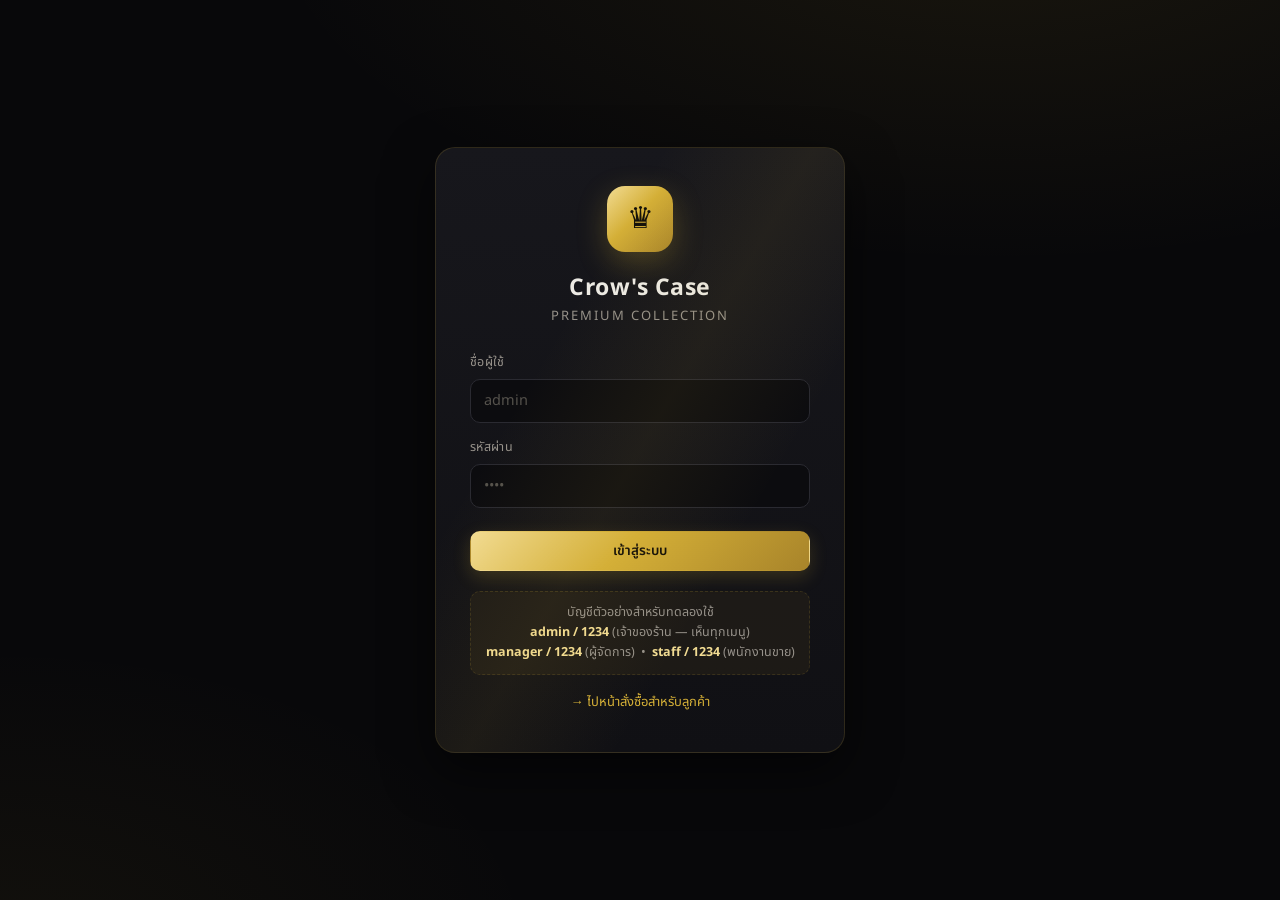
==== index.html @ ed2ff8fb "ระบบจัดการการขาย Crow's Case (ธีมดำ-ทอง) เว็บแอป static ครบวงจร ทำงานบน localStorage ไม่ต้องติดตั้งเ" ====
<!DOCTYPE html>
<html lang="th">
<head>
<meta charset="utf-8">
<meta name="viewport" content="width=device-width,initial-scale=1">
<title>Crow's Case • ระบบจัดการการขาย</title>
<link rel="preconnect" href="https://fonts.googleapis.com">
<link rel="preconnect" href="https://fonts.gstatic.com" crossorigin>
<link href="https://fonts.googleapis.com/css2?family=Noto+Sans+Thai:wght@400;500;600;700;800&display=swap" rel="stylesheet">
<link rel="stylesheet" href="assets/css/style.css">
<link rel="icon" href="data:image/svg+xml,<svg xmlns='http://www.w3.org/2000/svg' viewBox='0 0 32 32'><text y='26' font-size='26'>👑</text></svg>">
</head>
<body>

<!-- ============ หน้าเข้าสู่ระบบ ============ -->
<div class="login-wrap" id="login" style="display:none">
  <div class="login-card">
    <div class="login-logo" data-shoplogo>♛</div>
    <h1 data-shopname>Crow's Case</h1>
    <div class="sub" data-tagline>PREMIUM COLLECTION</div>
    <form id="loginForm">
      <div class="field">
        <label>ชื่อผู้ใช้</label>
        <input class="input" id="lgUser" autocomplete="username" placeholder="admin" required>
      </div>
      <div class="field">
        <label>รหัสผ่าน</label>
        <input class="input" id="lgPass" type="password" autocomplete="current-password" placeholder="••••" required>
      </div>
      <button class="btn btn-gold btn-block" type="submit" style="margin-top:8px">เข้าสู่ระบบ</button>
    </form>
    <div class="hint-box">
      บัญชีตัวอย่างสำหรับทดลองใช้<br>
      <b style="color:var(--gold-lt)">admin / 1234</b> (เจ้าของร้าน — เห็นทุกเมนู)<br>
      <b style="color:var(--gold-lt)">manager / 1234</b> (ผู้จัดการ) &nbsp;•&nbsp;
      <b style="color:var(--gold-lt)">staff / 1234</b> (พนักงานขาย)
    </div>
    <div style="text-align:center;margin-top:16px">
      <a href="order.html" style="font-size:13px">→ ไปหน้าสั่งซื้อสำหรับลูกค้า</a>
    </div>
  </div>
</div>

<!-- ============ แอปหลัง ============ -->
<div class="app" id="app">

  <aside class="sidebar" id="sidebar">
    <div class="brand">
      <div class="brand-logo" data-shoplogo>♛</div>
      <div style="min-width:0">
        <div class="brand-name" data-shopname>Crow's Case</div>
        <div class="brand-sub">MANAGEMENT</div>
      </div>
    </div>
    <nav class="nav" id="nav"></nav>
    <div class="side-foot">
      <div class="user-chip">
        <span class="avatar" id="meAvatar">A</span>
        <div style="min-width:0;flex:1">
          <div class="nm" id="meName">—</div>
          <div class="rl" id="meRole">—</div>
        </div>
        <button class="btn btn-sm btn-ghost" id="btnLogout" title="ออกจากระบบ">⏻</button>
      </div>
    </div>
  </aside>

  <main class="main">
    <header class="topbar">
      <button class="btn btn-icon menu-toggle" id="menuToggle">☰</button>
      <div>
        <h2 id="pageTitle">ภาพรวม</h2>
        <div class="crumb" id="pageCrumb"></div>
      </div>
      <div class="top-actions">
        <span class="clock" id="clock"></span>
        <button class="btn btn-sm" id="btnShop">🛍 หน้าร้านออนไลน์</button>
      </div>
    </header>
    <div class="content" id="content"></div>
  </main>
</div>

<div class="overlay" id="overlay"></div>
<div class="toasts" id="toasts"></div>

<script src="assets/js/store.js"></script>
<script src="assets/js/ui.js"></script>
<script src="assets/js/views-sales.js"></script>
<script src="assets/js/views-manage.js"></script>
<script src="assets/js/app.js"></script>
</body>
</html>
---- assets/css/style.css ----
/* ============================================================
   CROWS CASE — Premium Black & Gold POS / Dashboard
   ============================================================ */

:root{
  --bg:#08080a;
  --bg-2:#0e0e11;
  --panel:#141418;
  --panel-2:#1b1b21;
  --panel-3:#232329;
  --line:rgba(212,175,55,.16);
  --line-soft:rgba(255,255,255,.06);
  --gold:#d4af37;
  --gold-lt:#f2dc93;
  --gold-dk:#8a6f22;
  --text:#eceae4;
  --muted:#96918a;
  --muted-2:#6b6760;
  --ok:#4fbf82;
  --warn:#e0a33a;
  --danger:#e0574f;
  --info:#6aa5e0;
  --radius:14px;
  --radius-sm:10px;
  --shadow:0 18px 50px rgba(0,0,0,.55);
  --grad-gold:linear-gradient(135deg,#f2dc93 0%,#d4af37 45%,#a8842a 100%);
  --sidebar-w:256px;
}

*{box-sizing:border-box;margin:0;padding:0}
html,body{height:100%}
body{
  background:
    radial-gradient(1200px 600px at 78% -12%,rgba(212,175,55,.09),transparent 62%),
    radial-gradient(900px 500px at 0% 105%,rgba(212,175,55,.05),transparent 60%),
    var(--bg);
  color:var(--text);
  font-family:"Noto Sans Thai","Prompt",-apple-system,"Segoe UI",sans-serif;
  font-size:14.5px;
  line-height:1.6;
  -webkit-font-smoothing:antialiased;
}
::selection{background:rgba(212,175,55,.3)}
::-webkit-scrollbar{width:10px;height:10px}
::-webkit-scrollbar-track{background:transparent}
::-webkit-scrollbar-thumb{background:#2a2a31;border-radius:20px;border:2px solid transparent;background-clip:padding-box}
::-webkit-scrollbar-thumb:hover{background:#3b3b45;background-clip:padding-box}

a{color:var(--gold);text-decoration:none}
button,input,select,textarea{font-family:inherit;font-size:inherit;color:inherit}
.gold-text{background:var(--grad-gold);-webkit-background-clip:text;background-clip:text;color:transparent}

/* ---------- Login ---------- */
.login-wrap{min-height:100vh;display:grid;place-items:center;padding:24px}
.login-card{
  width:100%;max-width:410px;background:linear-gradient(180deg,#17171c,#101014);
  border:1px solid var(--line);border-radius:20px;padding:38px 34px;box-shadow:var(--shadow);
  position:relative;overflow:hidden;
}
.login-card::before{content:"";position:absolute;inset:0;background:linear-gradient(120deg,transparent 30%,rgba(212,175,55,.07),transparent 70%);pointer-events:none}
.login-logo{width:66px;height:66px;border-radius:18px;background:var(--grad-gold);display:grid;place-items:center;
  font-size:30px;margin:0 auto 18px;box-shadow:0 10px 30px rgba(212,175,55,.28);color:#14110a}
.login-card h1{text-align:center;font-size:23px;letter-spacing:.5px;font-weight:700}
.login-card .sub{text-align:center;color:var(--muted);font-size:13px;margin-bottom:26px;letter-spacing:2px;text-transform:uppercase}
.hint-box{margin-top:20px;padding:11px 14px;border-radius:var(--radius-sm);background:rgba(212,175,55,.06);
  border:1px dashed var(--line);font-size:12.5px;color:var(--muted);text-align:center}

/* ---------- Form ---------- */
.field{margin-bottom:15px}
.field label{display:block;font-size:12.5px;color:var(--muted);margin-bottom:6px;letter-spacing:.3px}
.field label .req{color:var(--gold)}
.input,select.input,textarea.input{
  width:100%;background:#0c0c0f;border:1px solid #2a2a31;border-radius:var(--radius-sm);
  padding:10px 13px;outline:none;transition:.18s;
}
.input:focus{border-color:var(--gold);box-shadow:0 0 0 3px rgba(212,175,55,.13)}
.input::placeholder{color:#55524c}
textarea.input{resize:vertical;min-height:78px}
select.input{cursor:pointer;appearance:none;
  background-image:url("data:image/svg+xml;utf8,<svg xmlns='http://www.w3.org/2000/svg' width='12' height='12' viewBox='0 0 12 12'><path d='M2 4l4 4 4-4' stroke='%23d4af37' stroke-width='1.6' fill='none' stroke-linecap='round'/></svg>");
  background-repeat:no-repeat;background-position:right 12px center;padding-right:32px}
.row{display:flex;gap:12px;flex-wrap:wrap}
.row > *{flex:1;min-width:150px}

/* ---------- Buttons ---------- */
.btn{
  display:inline-flex;align-items:center;justify-content:center;gap:7px;
  padding:9px 17px;border-radius:var(--radius-sm);border:1px solid #2f2f37;background:var(--panel-2);
  cursor:pointer;font-weight:600;font-size:13.5px;transition:.16s;white-space:nowrap;
}
.btn:hover{border-color:var(--gold-dk);background:var(--panel-3);transform:translateY(-1px)}
.btn:active{transform:translateY(0)}
.btn-gold{background:var(--grad-gold);color:#141008;border-color:transparent;box-shadow:0 6px 18px rgba(212,175,55,.2)}
.btn-gold:hover{filter:brightness(1.08);box-shadow:0 8px 24px rgba(212,175,55,.3)}
.btn-ghost{background:transparent}
.btn-danger{color:#ffb4ae;border-color:rgba(224,87,79,.35);background:rgba(224,87,79,.09)}
.btn-danger:hover{background:rgba(224,87,79,.18);border-color:var(--danger)}
.btn-sm{padding:5px 11px;font-size:12.5px;border-radius:8px}
.btn-block{width:100%}
.btn:disabled{opacity:.42;cursor:not-allowed;transform:none}
.btn-icon{padding:7px 9px}

/* ---------- Layout ---------- */
.app{display:none;min-height:100vh}
.app.active{display:block}
.sidebar{
  position:fixed;inset:0 auto 0 0;width:var(--sidebar-w);z-index:60;
  background:linear-gradient(180deg,#101014,#0a0a0d);border-right:1px solid var(--line);
  display:flex;flex-direction:column;transition:transform .25s;
}
.brand{padding:22px 20px 18px;border-bottom:1px solid var(--line-soft);display:flex;gap:12px;align-items:center}
.brand-logo{width:42px;height:42px;border-radius:12px;background:var(--grad-gold);display:grid;place-items:center;
  font-size:20px;color:#14110a;flex-shrink:0;box-shadow:0 6px 18px rgba(212,175,55,.25)}
.brand-name{font-weight:700;font-size:15.5px;letter-spacing:.3px;line-height:1.25}
.brand-sub{font-size:10.5px;color:var(--muted-2);letter-spacing:2.4px;text-transform:uppercase}
.nav{flex:1;overflow-y:auto;padding:14px 12px}
.nav-label{font-size:10.5px;color:var(--muted-2);letter-spacing:1.8px;padding:14px 10px 7px;text-transform:uppercase}
.nav-item{
  display:flex;align-items:center;gap:11px;padding:10px 12px;border-radius:var(--radius-sm);
  color:var(--muted);cursor:pointer;transition:.15s;margin-bottom:3px;font-weight:500;position:relative;
}
.nav-item:hover{background:rgba(212,175,55,.07);color:var(--text)}
.nav-item.active{background:linear-gradient(90deg,rgba(212,175,55,.17),rgba(212,175,55,.03));color:var(--gold-lt)}
.nav-item.active::before{content:"";position:absolute;left:0;top:9px;bottom:9px;width:3px;border-radius:0 3px 3px 0;background:var(--grad-gold)}
.nav-ico{width:20px;text-align:center;font-size:16px;flex-shrink:0}
.nav-badge{margin-left:auto;background:var(--danger);color:#fff;font-size:10.5px;font-weight:700;
  padding:1px 7px;border-radius:20px;min-width:20px;text-align:center}
.side-foot{padding:14px;border-top:1px solid var(--line-soft)}
.user-chip{display:flex;align-items:center;gap:10px;padding:9px;border-radius:var(--radius-sm);background:var(--panel);border:1px solid var(--line-soft)}
.avatar{width:34px;height:34px;border-radius:10px;background:var(--grad-gold);color:#14110a;display:grid;place-items:center;font-weight:700;flex-shrink:0}
.user-chip .nm{font-size:13px;font-weight:600;line-height:1.2;white-space:nowrap;overflow:hidden;text-overflow:ellipsis}
.user-chip .rl{font-size:11px;color:var(--gold);line-height:1.3}

.main{margin-left:var(--sidebar-w);min-height:100vh;display:flex;flex-direction:column}
.topbar{
  position:sticky;top:0;z-index:40;display:flex;align-items:center;gap:14px;padding:14px 26px;
  background:rgba(10,10,13,.82);backdrop-filter:blur(14px);border-bottom:1px solid var(--line-soft);
}
.topbar h2{font-size:19px;font-weight:700;letter-spacing:.2px}
.topbar .crumb{font-size:12px;color:var(--muted-2)}
.top-actions{margin-left:auto;display:flex;gap:9px;align-items:center;flex-wrap:wrap}
.clock{font-size:12.5px;color:var(--muted);font-variant-numeric:tabular-nums}
.content{padding:24px 26px 60px;flex:1}
.menu-toggle{display:none}

/* ---------- Cards / grid ---------- */
.card{background:linear-gradient(180deg,var(--panel),#101013);border:1px solid var(--line-soft);
  border-radius:var(--radius);padding:20px;position:relative}
.card.gold-edge{border-color:var(--line)}
.card-head{display:flex;align-items:center;gap:10px;margin-bottom:16px}
.card-head h3{font-size:15px;font-weight:700}
.card-head .sp{margin-left:auto;display:flex;gap:8px;align-items:center}
.grid{display:grid;gap:16px}
.g-4{grid-template-columns:repeat(4,1fr)}
.g-3{grid-template-columns:repeat(3,1fr)}
.g-2{grid-template-columns:repeat(2,1fr)}
.g-32{grid-template-columns:2fr 1fr}
.g-23{grid-template-columns:1fr 2fr}
.mb16{margin-bottom:16px}
.mt16{margin-top:16px}

/* KPI */
.kpi{background:linear-gradient(160deg,#17171d,#0f0f13);border:1px solid var(--line-soft);
  border-radius:var(--radius);padding:18px;position:relative;overflow:hidden}
.kpi::after{content:"";position:absolute;right:-30px;top:-30px;width:110px;height:110px;border-radius:50%;
  background:radial-gradient(circle,rgba(212,175,55,.12),transparent 70%)}
.kpi .lbl{font-size:12px;color:var(--muted);display:flex;align-items:center;gap:7px;margin-bottom:9px}
.kpi .val{font-size:26px;font-weight:700;letter-spacing:-.4px;font-variant-numeric:tabular-nums}
.kpi .val.gold{background:var(--grad-gold);-webkit-background-clip:text;background-clip:text;color:transparent}
.kpi .delta{font-size:11.5px;margin-top:6px;color:var(--muted)}
.up{color:var(--ok)}.down{color:var(--danger)}

/* ---------- Table ---------- */
.tbl-wrap{overflow-x:auto;border-radius:var(--radius-sm);border:1px solid var(--line-soft)}
table{width:100%;border-collapse:collapse;font-size:13.5px;min-width:640px}
th{background:#131318;text-align:left;padding:11px 14px;font-size:11.5px;letter-spacing:1px;color:var(--muted);
  text-transform:uppercase;font-weight:600;border-bottom:1px solid var(--line-soft);white-space:nowrap}
td{padding:11px 14px;border-bottom:1px solid rgba(255,255,255,.04);vertical-align:middle}
tbody tr:last-child td{border-bottom:none}
tbody tr:hover{background:rgba(212,175,55,.045)}
.num{text-align:right;font-variant-numeric:tabular-nums}
.empty{text-align:center;padding:44px 16px;color:var(--muted-2)}
.empty .ico{font-size:38px;opacity:.5;display:block;margin-bottom:10px}

/* ---------- Badges / pills ---------- */
.badge{display:inline-flex;align-items:center;gap:5px;padding:2.5px 10px;border-radius:20px;font-size:11.5px;font-weight:600;
  border:1px solid transparent;white-space:nowrap}
.b-gold{background:rgba(212,175,55,.13);color:var(--gold-lt);border-color:rgba(212,175,55,.3)}
.b-ok{background:rgba(79,191,130,.13);color:#8fe0b3;border-color:rgba(79,191,130,.3)}
.b-warn{background:rgba(224,163,58,.13);color:#f0c880;border-color:rgba(224,163,58,.3)}
.b-danger{background:rgba(224,87,79,.13);color:#ffa79f;border-color:rgba(224,87,79,.3)}
.b-info{background:rgba(106,165,224,.13);color:#a9cdf2;border-color:rgba(106,165,224,.3)}
.b-mute{background:rgba(255,255,255,.05);color:var(--muted);border-color:rgba(255,255,255,.08)}
.dot{width:7px;height:7px;border-radius:50%;background:currentColor;display:inline-block}

.toolbar{display:flex;gap:10px;flex-wrap:wrap;align-items:center;margin-bottom:16px}
.toolbar .input{width:auto;min-width:150px}
.toolbar .grow{flex:1;min-width:180px}
.chip-row{display:flex;gap:8px;flex-wrap:wrap}
.chip{padding:6px 13px;border-radius:20px;border:1px solid #2b2b33;background:var(--panel-2);cursor:pointer;
  font-size:12.5px;transition:.15s;white-space:nowrap}
.chip:hover{border-color:var(--gold-dk)}
.chip.active{background:rgba(212,175,55,.15);border-color:var(--gold);color:var(--gold-lt);font-weight:600}

/* ---------- POS ---------- */
.pos{display:grid;grid-template-columns:1fr 380px;gap:16px;align-items:start}
.prod-grid{display:grid;grid-template-columns:repeat(auto-fill,minmax(148px,1fr));gap:12px}
.prod{background:linear-gradient(180deg,#17171d,#0f0f13);border:1px solid var(--line-soft);border-radius:var(--radius-sm);
  overflow:hidden;cursor:pointer;transition:.16s;position:relative}
.prod:hover{border-color:var(--gold);transform:translateY(-3px);box-shadow:0 12px 28px rgba(0,0,0,.5)}
.prod.out{opacity:.42;cursor:not-allowed}
.prod.out:hover{transform:none;border-color:var(--line-soft)}
.prod-img{height:96px;display:grid;place-items:center;font-size:40px;background:radial-gradient(circle at 50% 35%,#22222a,#131317);overflow:hidden}
.prod-img img{width:100%;height:100%;object-fit:cover}
.prod-body{padding:9px 11px 11px}
.prod-nm{font-size:12.8px;font-weight:600;line-height:1.35;height:34px;overflow:hidden}
.prod-meta{display:flex;justify-content:space-between;align-items:center;margin-top:6px}
.prod-price{color:var(--gold-lt);font-weight:700;font-size:13.5px}
.prod-qty{font-size:11px;color:var(--muted-2)}
.tag-out{position:absolute;top:8px;right:8px}

.cart{position:sticky;top:82px;background:linear-gradient(180deg,var(--panel),#101013);
  border:1px solid var(--line);border-radius:var(--radius);display:flex;flex-direction:column;max-height:calc(100vh - 108px)}
.cart-head{padding:15px 17px;border-bottom:1px solid var(--line-soft);display:flex;align-items:center;gap:9px}
.cart-items{flex:1;overflow-y:auto;padding:11px 13px;min-height:120px}
.ci{display:flex;gap:10px;padding:9px;border-radius:var(--radius-sm);background:var(--panel-2);margin-bottom:8px;align-items:center}
.ci-ico{width:38px;height:38px;border-radius:9px;background:#22222a;display:grid;place-items:center;font-size:19px;flex-shrink:0;overflow:hidden}
.ci-ico img{width:100%;height:100%;object-fit:cover}
.ci-nm{font-size:12.8px;font-weight:600;line-height:1.3}
.ci-pr{font-size:11.5px;color:var(--muted)}
.qty-ctl{display:flex;align-items:center;gap:4px;margin-left:auto}
.qbtn{width:25px;height:25px;border-radius:7px;border:1px solid #33333c;background:#1e1e24;cursor:pointer;
  display:grid;place-items:center;font-weight:700;font-size:14px;line-height:1;transition:.14s}
.qbtn:hover{border-color:var(--gold);color:var(--gold)}
.qn{width:30px;text-align:center;font-weight:700;font-variant-numeric:tabular-nums;font-size:13px}
.cart-foot{padding:15px 17px;border-top:1px solid var(--line-soft);background:#0d0d10;border-radius:0 0 var(--radius) var(--radius)}
.sumline{display:flex;justify-content:space-between;font-size:13px;margin-bottom:7px;color:var(--muted)}
.sumline.total{font-size:19px;font-weight:700;color:var(--text);padding-top:10px;border-top:1px dashed var(--line);margin-top:10px}
.sumline.total b{background:var(--grad-gold);-webkit-background-clip:text;background-clip:text;color:transparent}

/* ---------- Modal ---------- */
.overlay{position:fixed;inset:0;background:rgba(3,3,5,.78);backdrop-filter:blur(5px);z-index:200;
  display:none;align-items:flex-start;justify-content:center;padding:40px 20px;overflow-y:auto}
.overlay.open{display:flex}
.modal{width:100%;max-width:560px;background:linear-gradient(180deg,#17171c,#0f0f13);border:1px solid var(--line);
  border-radius:18px;box-shadow:var(--shadow);animation:pop .2s ease-out}
.modal.wide{max-width:820px}
@keyframes pop{from{opacity:0;transform:translateY(-12px) scale(.98)}to{opacity:1;transform:none}}
.modal-head{padding:18px 22px;border-bottom:1px solid var(--line-soft);display:flex;align-items:center;gap:10px}
.modal-head h3{font-size:16.5px;font-weight:700}
.modal-body{padding:22px}
.modal-foot{padding:15px 22px;border-top:1px solid var(--line-soft);display:flex;gap:10px;justify-content:flex-end}
.x-btn{margin-left:auto;width:30px;height:30px;border-radius:9px;border:1px solid #2f2f37;background:transparent;
  cursor:pointer;color:var(--muted);font-size:16px;line-height:1}
.x-btn:hover{color:var(--danger);border-color:var(--danger)}

/* ---------- Toast ---------- */
.toasts{position:fixed;bottom:22px;right:22px;z-index:400;display:flex;flex-direction:column;gap:10px}
.toast{background:linear-gradient(135deg,#1c1c22,#131317);border:1px solid var(--line);border-left:3px solid var(--gold);
  padding:12px 17px;border-radius:var(--radius-sm);box-shadow:var(--shadow);font-size:13.5px;min-width:250px;
  animation:slidein .25s ease-out;display:flex;gap:10px;align-items:center}
.toast.ok{border-left-color:var(--ok)}.toast.err{border-left-color:var(--danger)}.toast.warn{border-left-color:var(--warn)}
@keyframes slidein{from{opacity:0;transform:translateX(40px)}to{opacity:1;transform:none}}

/* ---------- Chart ---------- */
.chart{width:100%;height:230px}
.bar{fill:url(#goldgrad);transition:.2s;cursor:pointer}
.bar:hover{fill:#f2dc93}
.axis-l{fill:#6b6760;font-size:10px}
.legend{display:flex;gap:16px;flex-wrap:wrap;font-size:12px;color:var(--muted);margin-top:10px}
.legend i{width:10px;height:10px;border-radius:3px;display:inline-block;margin-right:6px}

.rank{display:flex;align-items:center;gap:12px;padding:10px 0;border-bottom:1px solid rgba(255,255,255,.04)}
.rank:last-child{border-bottom:none}
.rank-no{width:26px;height:26px;border-radius:8px;display:grid;place-items:center;font-size:12px;font-weight:700;
  background:var(--panel-3);color:var(--muted);flex-shrink:0}
.rank:nth-child(1) .rank-no{background:var(--grad-gold);color:#14110a}
.rank-bar{height:5px;border-radius:4px;background:var(--panel-3);margin-top:5px;overflow:hidden}
.rank-bar i{display:block;height:100%;background:var(--grad-gold);border-radius:4px}

/* ---------- Misc ---------- */
.perm-grid{display:grid;grid-template-columns:repeat(2,1fr);gap:9px}
.perm{display:flex;align-items:flex-start;gap:9px;padding:10px 12px;border-radius:var(--radius-sm);
  background:var(--panel-2);border:1px solid var(--line-soft);cursor:pointer;transition:.15s}
.perm:hover{border-color:var(--gold-dk)}
.perm input{margin-top:3px;accent-color:#d4af37;cursor:pointer;flex-shrink:0}
.perm .t{font-size:13px;font-weight:600;line-height:1.3}
.perm .d{font-size:11.5px;color:var(--muted-2);line-height:1.4}
.divider{height:1px;background:var(--line-soft);margin:18px 0}
.sec-title{font-size:12px;letter-spacing:1.5px;color:var(--gold);text-transform:uppercase;font-weight:700;margin-bottom:12px}
.hint{font-size:12px;color:var(--muted-2);margin-top:5px;line-height:1.5}
.tip{display:flex;gap:11px;padding:12px 14px;border-radius:var(--radius-sm);background:rgba(212,175,55,.055);
  border:1px solid var(--line);font-size:12.8px;color:var(--muted);line-height:1.6}
.tip b{color:var(--gold-lt)}
.tip .i{font-size:17px;flex-shrink:0}
.stack{display:flex;flex-direction:column;gap:10px}
.thumb{width:40px;height:40px;border-radius:9px;background:#22222a;display:grid;place-items:center;font-size:20px;overflow:hidden;flex-shrink:0}
.thumb img{width:100%;height:100%;object-fit:cover}
.flex{display:flex;align-items:center;gap:10px}
.receipt{font-family:"Courier New",monospace;background:#0b0b0e;border:1px dashed var(--line);border-radius:var(--radius-sm);padding:18px;font-size:12.5px}
.receipt .c{text-align:center}
.receipt hr{border:none;border-top:1px dashed #333;margin:9px 0}
.switch{position:relative;width:42px;height:23px;flex-shrink:0}
.switch input{opacity:0;width:0;height:0}
.slider{position:absolute;inset:0;background:#2c2c34;border-radius:20px;cursor:pointer;transition:.2s}
.slider::before{content:"";position:absolute;width:17px;height:17px;left:3px;top:3px;background:#7a7670;border-radius:50%;transition:.2s}
.switch input:checked + .slider{background:rgba(212,175,55,.3)}
.switch input:checked + .slider::before{transform:translateX(19px);background:var(--gold)}

/* ---------- Public shop page ---------- */
.shop-nav{position:sticky;top:0;z-index:50;background:rgba(8,8,10,.9);backdrop-filter:blur(14px);
  border-bottom:1px solid var(--line);padding:14px 30px;display:flex;align-items:center;gap:14px}
.hero{padding:66px 30px 46px;text-align:center;position:relative;overflow:hidden}
.hero h1{font-size:clamp(30px,5.5vw,52px);font-weight:800;letter-spacing:-1px;line-height:1.15;margin-bottom:14px}
.hero p{color:var(--muted);max-width:560px;margin:0 auto;font-size:15px}
.hero-line{width:80px;height:3px;background:var(--grad-gold);margin:22px auto 0;border-radius:3px}
.shop-wrap{max-width:1200px;margin:0 auto;padding:0 30px 90px}
.float-cart{position:fixed;right:24px;bottom:24px;z-index:80;background:var(--grad-gold);color:#14110a;
  border:none;border-radius:50px;padding:14px 24px;font-weight:700;cursor:pointer;box-shadow:0 12px 34px rgba(212,175,55,.36);
  display:flex;gap:10px;align-items:center;font-size:14.5px}
.float-cart:hover{filter:brightness(1.08);transform:translateY(-2px)}
.float-cart .n{background:#14110a;color:var(--gold-lt);border-radius:20px;padding:0 8px;font-size:12px}

@media(max-width:1200px){.g-4{grid-template-columns:repeat(2,1fr)}.pos{grid-template-columns:1fr 330px}}
@media(max-width:980px){
  .g-3,.g-32,.g-23,.g-2{grid-template-columns:1fr}
  .pos{grid-template-columns:1fr}
  .cart{position:static;max-height:none}
  .perm-grid{grid-template-columns:1fr}
}
@media(max-width:760px){
  .sidebar{transform:translateX(-100%);box-shadow:var(--shadow)}
  .sidebar.open{transform:none}
  .main{margin-left:0}
  .menu-toggle{display:inline-flex}
  .content{padding:18px 15px 60px}
  .topbar{padding:12px 15px}
  .g-4{grid-template-columns:1fr 1fr}
  .kpi .val{font-size:21px}
  .shop-wrap,.shop-nav,.hero{padding-left:16px;padding-right:16px}
}
@media print{
  .sidebar,.topbar,.no-print,.overlay,.toasts{display:none!important}
  .main{margin:0}body{background:#fff;color:#000}
  .receipt{border:none;color:#000}
}
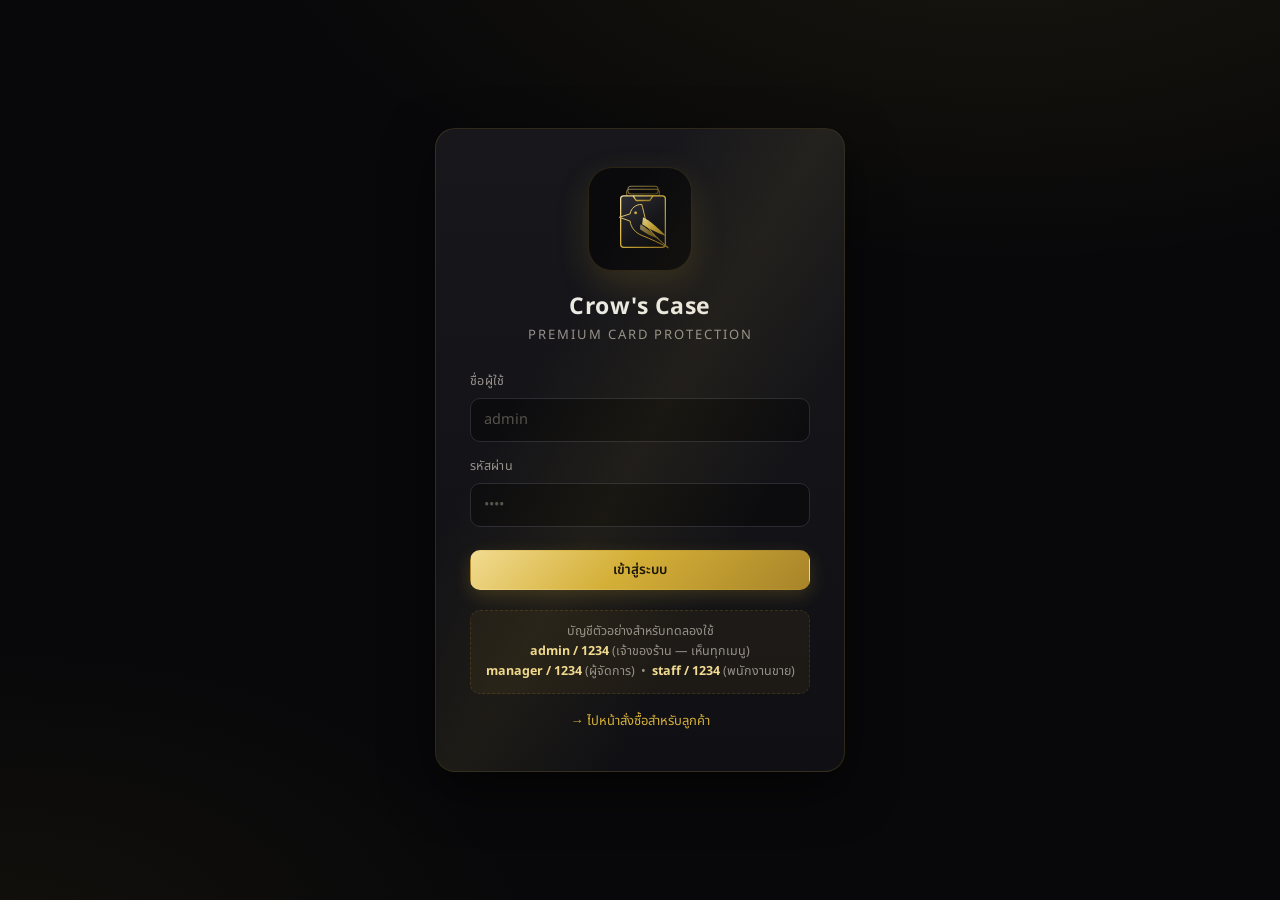
==== commit 900d5643: "เพิ่มเว็บไซต์ลูกค้า 4 เมนู และระบบโลโก้แบรนด์ โลโก้ - ใช้ไฟล์เดียวทุกจุด: หน้าเข้าสู่ระบบ, แถบเมนู, " ====
--- a/index.html
+++ b/index.html
@@ -8,14 +8,14 @@
 <link rel="preconnect" href="https://fonts.gstatic.com" crossorigin>
 <link href="https://fonts.googleapis.com/css2?family=Noto+Sans+Thai:wght@400;500;600;700;800&display=swap" rel="stylesheet">
 <link rel="stylesheet" href="assets/css/style.css">
-<link rel="icon" href="data:image/svg+xml,<svg xmlns='http://www.w3.org/2000/svg' viewBox='0 0 32 32'><text y='26' font-size='26'>👑</text></svg>">
+<link rel="icon" type="image/svg+xml" href="assets/img/logo.svg">
 </head>
 <body>
 
 <!-- ============ หน้าเข้าสู่ระบบ ============ -->
 <div class="login-wrap" id="login" style="display:none">
   <div class="login-card">
-    <div class="login-logo" data-shoplogo>♛</div>
+    <div class="login-logo" data-logo></div>
     <h1 data-shopname>Crow's Case</h1>
     <div class="sub" data-tagline>PREMIUM COLLECTION</div>
     <form id="loginForm">
@@ -46,7 +46,7 @@
 
   <aside class="sidebar" id="sidebar">
     <div class="brand">
-      <div class="brand-logo" data-shoplogo>♛</div>
+      <div class="brand-logo" data-logo></div>
       <div style="min-width:0">
         <div class="brand-name" data-shopname>Crow's Case</div>
         <div class="brand-sub">MANAGEMENT</div>
--- a/assets/css/style.css
+++ b/assets/css/style.css
@@ -58,8 +58,12 @@
   position:relative;overflow:hidden;
 }
 .login-card::before{content:"";position:absolute;inset:0;background:linear-gradient(120deg,transparent 30%,rgba(212,175,55,.07),transparent 70%);pointer-events:none}
-.login-logo{width:66px;height:66px;border-radius:18px;background:var(--grad-gold);display:grid;place-items:center;
-  font-size:30px;margin:0 auto 18px;box-shadow:0 10px 30px rgba(212,175,55,.28);color:#14110a}
+.login-logo{width:104px;height:104px;border-radius:24px;background:#0a0a0d;border:1px solid var(--line);
+  display:grid;place-items:center;padding:8px;margin:0 auto 18px;overflow:hidden;
+  box-shadow:0 12px 34px rgba(212,175,55,.16)}
+
+/* โลโก้ร้าน (รูปภาพ) */
+.logo-img{width:100%;height:100%;object-fit:contain;display:block}
 .login-card h1{text-align:center;font-size:23px;letter-spacing:.5px;font-weight:700}
 .login-card .sub{text-align:center;color:var(--muted);font-size:13px;margin-bottom:26px;letter-spacing:2px;text-transform:uppercase}
 .hint-box{margin-top:20px;padding:11px 14px;border-radius:var(--radius-sm);background:rgba(212,175,55,.06);
@@ -109,8 +113,8 @@
   display:flex;flex-direction:column;transition:transform .25s;
 }
 .brand{padding:22px 20px 18px;border-bottom:1px solid var(--line-soft);display:flex;gap:12px;align-items:center}
-.brand-logo{width:42px;height:42px;border-radius:12px;background:var(--grad-gold);display:grid;place-items:center;
-  font-size:20px;color:#14110a;flex-shrink:0;box-shadow:0 6px 18px rgba(212,175,55,.25)}
+.brand-logo{width:44px;height:44px;border-radius:12px;background:#0a0a0d;border:1px solid var(--line);
+  display:grid;place-items:center;padding:4px;overflow:hidden;flex-shrink:0}
 .brand-name{font-weight:700;font-size:15.5px;letter-spacing:.3px;line-height:1.25}
 .brand-sub{font-size:10.5px;color:var(--muted-2);letter-spacing:2.4px;text-transform:uppercase}
 .nav{flex:1;overflow-y:auto;padding:14px 12px}
@@ -308,13 +312,83 @@
 .switch input:checked + .slider::before{transform:translateX(19px);background:var(--gold)}
 
 /* ---------- Public shop page ---------- */
-.shop-nav{position:sticky;top:0;z-index:50;background:rgba(8,8,10,.9);backdrop-filter:blur(14px);
-  border-bottom:1px solid var(--line);padding:14px 30px;display:flex;align-items:center;gap:14px}
-.hero{padding:66px 30px 46px;text-align:center;position:relative;overflow:hidden}
-.hero h1{font-size:clamp(30px,5.5vw,52px);font-weight:800;letter-spacing:-1px;line-height:1.15;margin-bottom:14px}
-.hero p{color:var(--muted);max-width:560px;margin:0 auto;font-size:15px}
-.hero-line{width:80px;height:3px;background:var(--grad-gold);margin:22px auto 0;border-radius:3px}
-.shop-wrap{max-width:1200px;margin:0 auto;padding:0 30px 90px}
+.shop-nav{position:sticky;top:0;z-index:50;background:rgba(8,8,10,.92);backdrop-filter:blur(14px);
+  border-bottom:1px solid var(--line);padding:11px 30px;display:flex;align-items:center;gap:16px}
+.shop-nav .brand-logo{width:40px;height:40px}
+.nav-links{display:flex;gap:4px;margin-left:18px}
+.nav-link{padding:8px 15px;border-radius:20px;color:var(--muted);font-weight:600;font-size:13.5px;
+  cursor:pointer;transition:.16s;white-space:nowrap;border:1px solid transparent}
+.nav-link:hover{color:var(--text);background:rgba(212,175,55,.07)}
+.nav-link.active{color:var(--gold-lt);background:rgba(212,175,55,.14);border-color:rgba(212,175,55,.28)}
+
+.shop-wrap{max-width:1200px;margin:0 auto;padding:0 30px}
+.section{padding:66px 0;scroll-margin-top:80px;border-top:1px solid rgba(255,255,255,.04)}
+.section:first-of-type{border-top:none}
+.sec-head{text-align:center;margin-bottom:38px}
+.sec-kicker{font-size:11px;letter-spacing:3.4px;color:var(--gold);text-transform:uppercase;font-weight:700}
+.sec-head h2{font-size:clamp(23px,3.4vw,35px);font-weight:800;margin:9px 0 12px;letter-spacing:-.5px;line-height:1.25}
+.sec-head p{color:var(--muted);max-width:640px;margin:0 auto;line-height:1.8}
+.sec-line{width:64px;height:3px;background:var(--grad-gold);margin:16px auto 0;border-radius:3px}
+
+/* หน้าแรก — สินค้าเด่น */
+.hero-split{display:grid;grid-template-columns:1.05fr .95fr;gap:46px;align-items:center;padding:60px 0 34px}
+.hero-badge{display:inline-flex;align-items:center;gap:7px;padding:5px 15px;border-radius:20px;
+  background:rgba(212,175,55,.11);border:1px solid rgba(212,175,55,.32);color:var(--gold-lt);
+  font-size:12px;font-weight:700;letter-spacing:1.4px;text-transform:uppercase;margin-bottom:20px}
+.hero-split h1{font-size:clamp(29px,4.4vw,50px);font-weight:800;letter-spacing:-1.2px;line-height:1.16;margin-bottom:18px}
+.hero-split p.lead{color:var(--muted);font-size:15.5px;line-height:1.9;margin-bottom:26px}
+.hero-price{display:flex;align-items:baseline;gap:12px;margin-bottom:26px;flex-wrap:wrap}
+.hero-price .now{font-size:34px;font-weight:800;background:var(--grad-gold);-webkit-background-clip:text;background-clip:text;color:transparent}
+.hero-price .nm{font-size:13.5px;color:var(--muted)}
+.hero-actions{display:flex;gap:12px;flex-wrap:wrap}
+.hero-actions .btn{padding:13px 26px;font-size:14.5px;border-radius:12px}
+.feature-frame{position:relative;border-radius:26px;border:1px solid var(--line);
+  background:linear-gradient(160deg,#191920,#0a0a0d);min-height:380px;display:grid;place-items:center;
+  padding:30px;overflow:hidden;box-shadow:0 30px 70px rgba(0,0,0,.55)}
+.feature-frame::before{content:"";position:absolute;width:340px;height:340px;border-radius:50%;
+  background:radial-gradient(circle,rgba(212,175,55,.16),transparent 68%);top:-70px;right:-70px}
+.feature-frame::after{content:"";position:absolute;inset:14px;border:1px solid rgba(212,175,55,.14);border-radius:18px;pointer-events:none}
+.feature-frame .ico{font-size:140px;line-height:1;filter:drop-shadow(0 18px 34px rgba(0,0,0,.6))}
+.feature-frame img{max-width:100%;max-height:300px;object-fit:contain;border-radius:12px}
+.feature-tag{position:absolute;left:22px;bottom:22px;background:rgba(8,8,10,.82);backdrop-filter:blur(8px);
+  border:1px solid var(--line);border-radius:12px;padding:9px 15px;font-size:12.5px}
+
+.trust{display:grid;grid-template-columns:repeat(3,1fr);gap:16px;padding-bottom:14px}
+.trust-item{background:linear-gradient(180deg,var(--panel),#0f0f13);border:1px solid var(--line-soft);
+  border-radius:var(--radius);padding:20px}
+.trust-item .ic{font-size:24px;color:var(--gold);margin-bottom:9px}
+.trust-item b{display:block;font-size:14px;margin-bottom:5px}
+.trust-item span{font-size:12.5px;color:var(--muted);line-height:1.7}
+
+/* เกี่ยวกับ */
+.about-grid{display:grid;grid-template-columns:.85fr 1.15fr;gap:44px;align-items:center;margin-bottom:34px}
+.about-logo{border:1px solid var(--line);border-radius:24px;background:linear-gradient(160deg,#17171d,#0a0a0d);
+  padding:34px;display:grid;place-items:center;position:relative;overflow:hidden}
+.about-logo::before{content:"";position:absolute;width:260px;height:260px;border-radius:50%;
+  background:radial-gradient(circle,rgba(212,175,55,.13),transparent 70%)}
+.about-logo img{width:100%;max-width:250px;position:relative}
+.about-text p{color:var(--muted);line-height:2;margin-bottom:16px;font-size:14.5px}
+.about-est{display:inline-flex;align-items:center;gap:9px;font-size:12px;letter-spacing:2.6px;
+  color:var(--gold);text-transform:uppercase;font-weight:700;margin-bottom:16px}
+
+/* ติดต่อ */
+.contact-grid{display:grid;grid-template-columns:repeat(3,1fr);gap:16px;margin-bottom:16px}
+.contact-card{background:linear-gradient(180deg,var(--panel),#0f0f13);border:1px solid var(--line-soft);
+  border-radius:var(--radius);padding:24px;text-align:center;transition:.18s;display:block;color:inherit}
+.contact-card:hover{border-color:var(--gold);transform:translateY(-3px);box-shadow:0 16px 36px rgba(0,0,0,.45)}
+.contact-card .ic{width:52px;height:52px;border-radius:15px;display:grid;place-items:center;margin:0 auto 13px;
+  font-size:23px;background:rgba(212,175,55,.1);border:1px solid rgba(212,175,55,.26)}
+.contact-card .lb{font-size:11px;letter-spacing:2px;color:var(--muted-2);text-transform:uppercase}
+.contact-card .vl{font-size:16px;font-weight:700;color:var(--gold-lt);margin:5px 0 3px;word-break:break-word}
+.contact-card .sb{font-size:12px;color:var(--muted)}
+.info-row{display:grid;grid-template-columns:repeat(3,1fr);gap:16px}
+.info-box{background:var(--panel-2);border:1px solid var(--line-soft);border-radius:var(--radius-sm);padding:16px 18px}
+.info-box .lb{font-size:11px;letter-spacing:1.6px;color:var(--muted-2);text-transform:uppercase;margin-bottom:5px}
+.info-box .vl{font-size:13.5px;line-height:1.7}
+
+.site-foot{border-top:1px solid var(--line-soft);padding:34px 30px 40px;text-align:center;
+  color:var(--muted-2);font-size:12.5px;line-height:1.9}
+.site-foot .logo-mini{width:46px;height:46px;margin:0 auto 12px;opacity:.85}
 .float-cart{position:fixed;right:24px;bottom:24px;z-index:80;background:var(--grad-gold);color:#14110a;
   border:none;border-radius:50px;padding:14px 24px;font-weight:700;cursor:pointer;box-shadow:0 12px 34px rgba(212,175,55,.36);
   display:flex;gap:10px;align-items:center;font-size:14.5px}
@@ -327,6 +401,12 @@
   .pos{grid-template-columns:1fr}
   .cart{position:static;max-height:none}
   .perm-grid{grid-template-columns:1fr}
+}
+@media(max-width:980px){
+  .hero-split,.about-grid{grid-template-columns:1fr;gap:30px}
+  .trust,.contact-grid,.info-row{grid-template-columns:1fr}
+  .feature-frame{min-height:280px}
+  .feature-frame .ico{font-size:105px}
 }
 @media(max-width:760px){
   .sidebar{transform:translateX(-100%);box-shadow:var(--shadow)}
@@ -337,7 +417,12 @@
   .topbar{padding:12px 15px}
   .g-4{grid-template-columns:1fr 1fr}
   .kpi .val{font-size:21px}
-  .shop-wrap,.shop-nav,.hero{padding-left:16px;padding-right:16px}
+  .shop-wrap,.shop-nav{padding-left:16px;padding-right:16px}
+  .shop-nav{flex-wrap:wrap;gap:10px;padding-top:10px;padding-bottom:10px}
+  .nav-links{margin-left:0;width:100%;overflow-x:auto;padding-bottom:2px;-webkit-overflow-scrolling:touch}
+  .nav-link{padding:7px 13px;font-size:13px}
+  .section{padding:46px 0;scroll-margin-top:118px}
+  .hero-split{padding:34px 0 20px}
 }
 @media print{
   .sidebar,.topbar,.no-print,.overlay,.toasts{display:none!important}
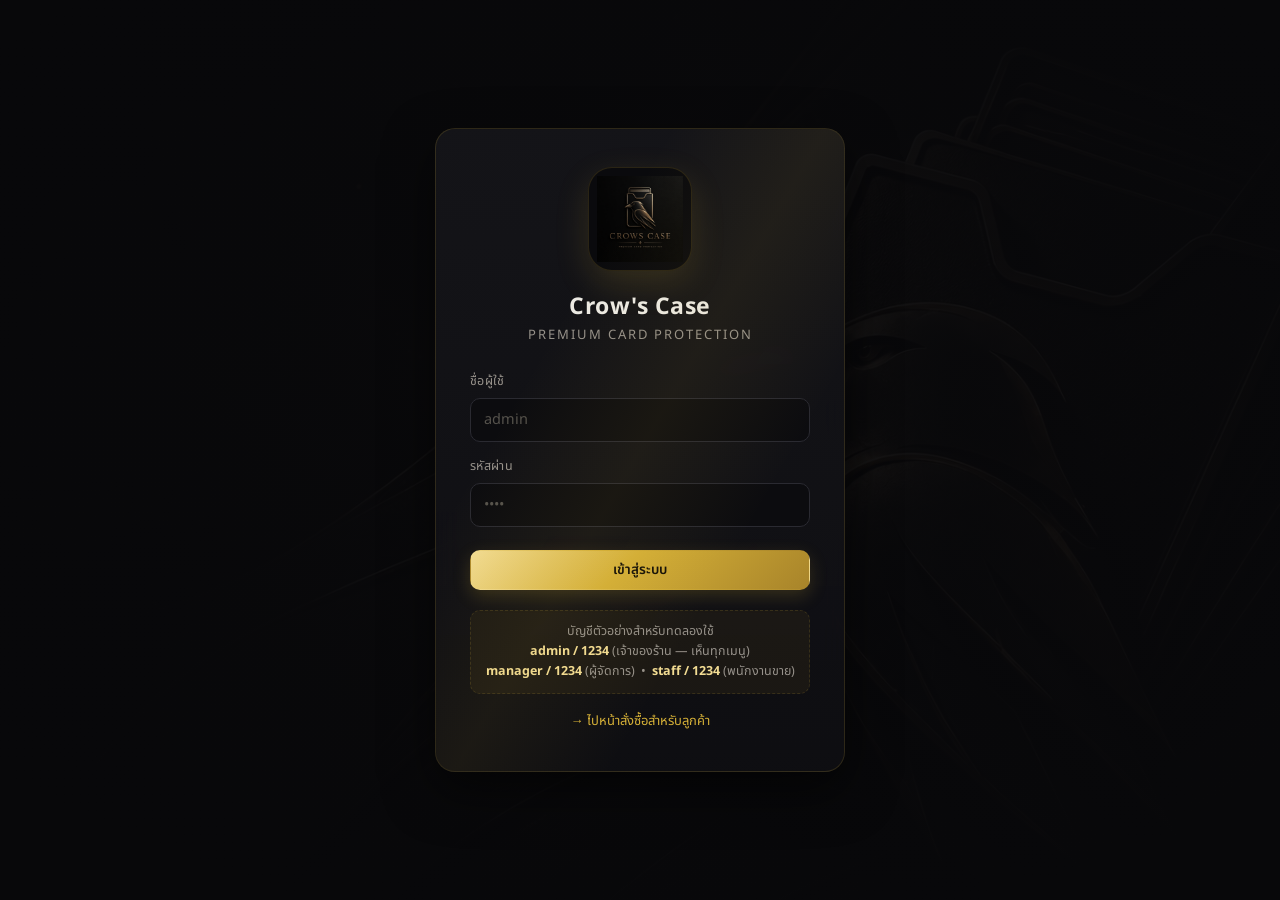
==== commit bb6bb1ba: "เพิ่มภาพพื้นหลังแบรนด์ (อีกา + เคสการ์ด) บนหน้าเว็บและหน้าเข้าสู่ระบบ - assets/img/bg.jpg — ย่อจากต้" ====
--- a/index.html
+++ b/index.html
@@ -14,6 +14,7 @@
 
 <!-- ============ หน้าเข้าสู่ระบบ ============ -->
 <div class="login-wrap" id="login" style="display:none">
+  <div class="login-bg" aria-hidden="true"></div>
   <div class="login-card">
     <div class="login-logo" data-logo></div>
     <h1 data-shopname>Crow's Case</h1>
--- a/assets/css/style.css
+++ b/assets/css/style.css
@@ -35,10 +35,11 @@
     radial-gradient(900px 500px at 0% 105%,rgba(212,175,55,.05),transparent 60%),
     var(--bg);
   color:var(--text);
-  font-family:"Noto Sans Thai","Prompt",-apple-system,"Segoe UI",sans-serif;
+  font-family:"Noto Sans Thai","Noto Sans SC","Prompt",-apple-system,"Segoe UI",sans-serif;
   font-size:14.5px;
   line-height:1.6;
   -webkit-font-smoothing:antialiased;
+  position:relative;
 }
 ::selection{background:rgba(212,175,55,.3)}
 ::-webkit-scrollbar{width:10px;height:10px}
@@ -50,12 +51,36 @@
 button,input,select,textarea{font-family:inherit;font-size:inherit;color:inherit}
 .gold-text{background:var(--grad-gold);-webkit-background-clip:text;background-clip:text;color:transparent}
 
+/* ---------- ภาพพื้นหลังแบรนด์ ----------
+   .site-bg  = แถบภาพด้านบนของหน้าเว็บลูกค้า (ไล่จางลงเป็นสีดำเมื่อเลื่อนลง)
+   .login-bg = ภาพเต็มจอด้านหลังกล่องเข้าสู่ระบบ                       */
+.site-bg,.login-bg{
+  position:absolute;top:0;left:0;right:0;z-index:-2;pointer-events:none;overflow:hidden;
+  background-image:url("../img/bg.jpg");
+  background-repeat:no-repeat;background-size:cover;background-position:82% 38%;
+}
+.site-bg{height:clamp(560px,96vh,900px)}
+.login-bg{position:fixed;inset:0;height:auto;background-position:center right}
+.site-bg::after,.login-bg::after{
+  content:"";position:absolute;inset:0;
+  background:
+    linear-gradient(100deg,#08080a 0%,rgba(8,8,10,.95) 26%,rgba(8,8,10,.74) 52%,rgba(8,8,10,.42) 78%,rgba(8,8,10,.5) 100%),
+    linear-gradient(to bottom,rgba(8,8,10,.28) 0%,rgba(8,8,10,.34) 42%,rgba(8,8,10,.86) 84%,#08080a 100%);
+}
+.login-bg::after{
+  background:
+    radial-gradient(70% 60% at 50% 45%,rgba(8,8,10,.86) 0%,rgba(8,8,10,.94) 60%,#08080a 100%),
+    linear-gradient(100deg,rgba(8,8,10,.7) 0%,rgba(8,8,10,.55) 60%,rgba(8,8,10,.4) 100%);
+}
+
 /* ---------- Login ---------- */
-.login-wrap{min-height:100vh;display:grid;place-items:center;padding:24px}
+.login-wrap{min-height:100vh;display:grid;place-items:center;padding:24px;position:relative}
 .login-card{
-  width:100%;max-width:410px;background:linear-gradient(180deg,#17171c,#101014);
+  width:100%;max-width:410px;
+  background:linear-gradient(180deg,rgba(23,23,28,.82),rgba(15,15,19,.92));
+  backdrop-filter:blur(14px);-webkit-backdrop-filter:blur(14px);
   border:1px solid var(--line);border-radius:20px;padding:38px 34px;box-shadow:var(--shadow);
-  position:relative;overflow:hidden;
+  position:relative;overflow:hidden;z-index:1;
 }
 .login-card::before{content:"";position:absolute;inset:0;background:linear-gradient(120deg,transparent 30%,rgba(212,175,55,.07),transparent 70%);pointer-events:none}
 .login-logo{width:104px;height:104px;border-radius:24px;background:#0a0a0d;border:1px solid var(--line);
@@ -312,14 +337,22 @@
 .switch input:checked + .slider::before{transform:translateX(19px);background:var(--gold)}
 
 /* ---------- Public shop page ---------- */
-.shop-nav{position:sticky;top:0;z-index:50;background:rgba(8,8,10,.92);backdrop-filter:blur(14px);
+.shop-nav{position:sticky;top:0;z-index:50;background:rgba(8,8,10,.6);backdrop-filter:blur(16px);
   border-bottom:1px solid var(--line);padding:11px 30px;display:flex;align-items:center;gap:16px}
 .shop-nav .brand-logo{width:40px;height:40px}
-.nav-links{display:flex;gap:4px;margin-left:18px}
+.nav-links{display:flex;gap:4px;margin-left:auto}
 .nav-link{padding:8px 15px;border-radius:20px;color:var(--muted);font-weight:600;font-size:13.5px;
   cursor:pointer;transition:.16s;white-space:nowrap;border:1px solid transparent}
 .nav-link:hover{color:var(--text);background:rgba(212,175,55,.07)}
 .nav-link.active{color:var(--gold-lt);background:rgba(212,175,55,.14);border-color:rgba(212,175,55,.28)}
+
+/* ตัวสลับภาษา */
+.lang-switch{display:flex;gap:3px;margin-left:14px;padding:3px;border-radius:22px;
+  background:var(--panel-2);border:1px solid var(--line-soft);flex-shrink:0}
+.lang-btn{padding:6px 12px;border-radius:18px;border:none;background:transparent;cursor:pointer;
+  font-size:12.5px;font-weight:700;color:var(--muted);transition:.15s;line-height:1.4;white-space:nowrap}
+.lang-btn:hover{color:var(--gold-lt);background:rgba(212,175,55,.09)}
+.lang-btn.active{background:var(--grad-gold);color:#14110a}
 
 .shop-wrap{max-width:1200px;margin:0 auto;padding:0 30px}
 .section{padding:66px 0;scroll-margin-top:80px;border-top:1px solid rgba(255,255,255,.04)}
@@ -343,7 +376,9 @@
 .hero-actions{display:flex;gap:12px;flex-wrap:wrap}
 .hero-actions .btn{padding:13px 26px;font-size:14.5px;border-radius:12px}
 .feature-frame{position:relative;border-radius:26px;border:1px solid var(--line);
-  background:linear-gradient(160deg,#191920,#0a0a0d);min-height:380px;display:grid;place-items:center;
+  background:linear-gradient(160deg,rgba(25,25,32,.62),rgba(10,10,13,.82));
+  backdrop-filter:blur(7px);-webkit-backdrop-filter:blur(7px);
+  min-height:380px;display:grid;place-items:center;
   padding:30px;overflow:hidden;box-shadow:0 30px 70px rgba(0,0,0,.55)}
 .feature-frame::before{content:"";position:absolute;width:340px;height:340px;border-radius:50%;
   background:radial-gradient(circle,rgba(212,175,55,.16),transparent 68%);top:-70px;right:-70px}
@@ -386,7 +421,7 @@
 .info-box .lb{font-size:11px;letter-spacing:1.6px;color:var(--muted-2);text-transform:uppercase;margin-bottom:5px}
 .info-box .vl{font-size:13.5px;line-height:1.7}
 
-.site-foot{border-top:1px solid var(--line-soft);padding:34px 30px 40px;text-align:center;
+.site-foot{position:relative;border-top:1px solid var(--line-soft);padding:34px 30px 40px;text-align:center;background:transparent;
   color:var(--muted-2);font-size:12.5px;line-height:1.9}
 .site-foot .logo-mini{width:46px;height:46px;margin:0 auto 12px;opacity:.85}
 .float-cart{position:fixed;right:24px;bottom:24px;z-index:80;background:var(--grad-gold);color:#14110a;
@@ -419,10 +454,16 @@
   .kpi .val{font-size:21px}
   .shop-wrap,.shop-nav{padding-left:16px;padding-right:16px}
   .shop-nav{flex-wrap:wrap;gap:10px;padding-top:10px;padding-bottom:10px}
-  .nav-links{margin-left:0;width:100%;overflow-x:auto;padding-bottom:2px;-webkit-overflow-scrolling:touch}
+  .nav-links{order:2;width:100%;margin-left:0;overflow-x:auto;padding-bottom:2px;-webkit-overflow-scrolling:touch}
+  .lang-switch{order:1;margin-left:auto}
   .nav-link{padding:7px 13px;font-size:13px}
   .section{padding:46px 0;scroll-margin-top:118px}
   .hero-split{padding:34px 0 20px}
+  .site-bg{height:clamp(300px,44vh,400px);background-position:74% 14%}
+  .site-bg::after{background:
+    linear-gradient(100deg,rgba(8,8,10,.88) 0%,rgba(8,8,10,.74) 55%,rgba(8,8,10,.62) 100%),
+    linear-gradient(to bottom,rgba(8,8,10,.34) 0%,rgba(8,8,10,.6) 42%,rgba(8,8,10,.95) 88%,#08080a 100%)}
+  .feature-frame{backdrop-filter:blur(4px);-webkit-backdrop-filter:blur(4px)}
 }
 @media print{
   .sidebar,.topbar,.no-print,.overlay,.toasts{display:none!important}
